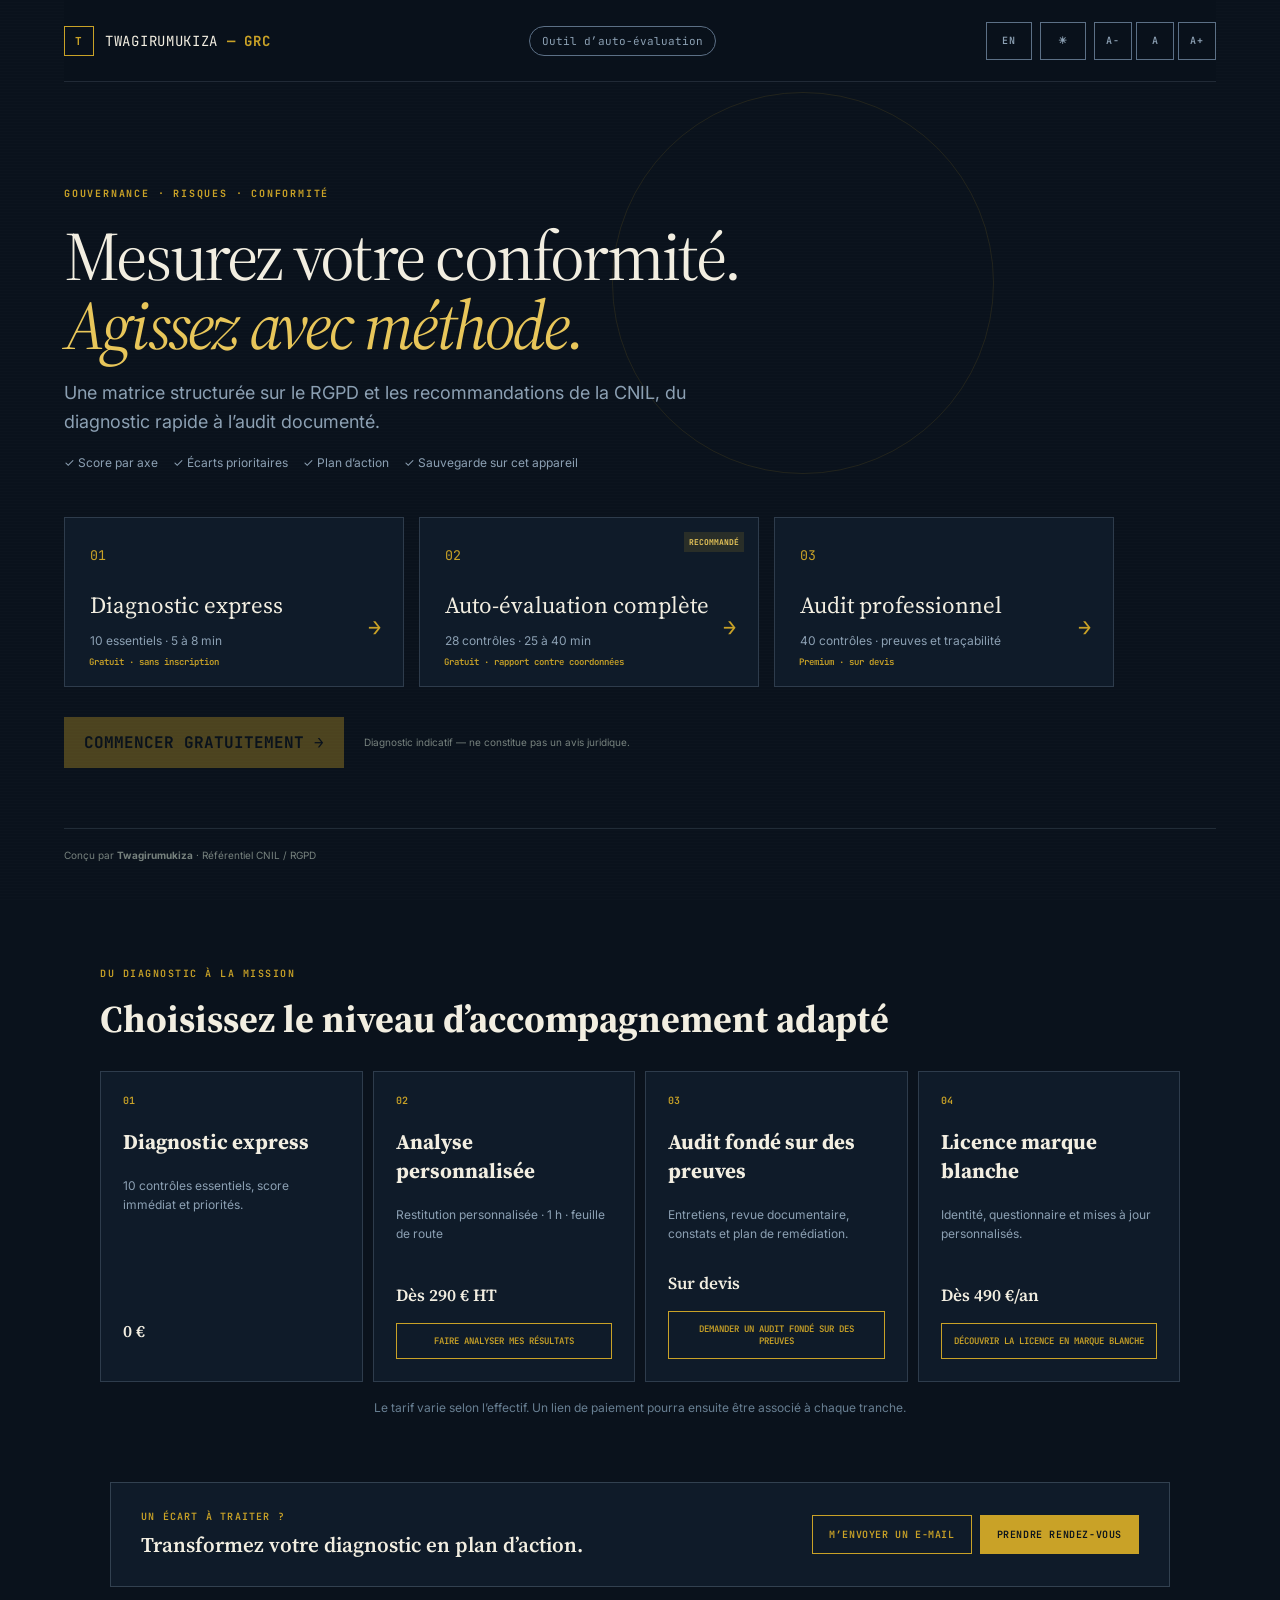
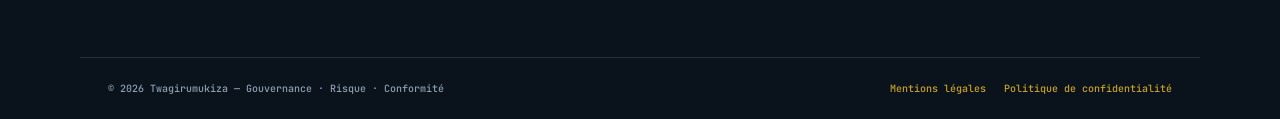
==== index.html @ 06cfd4f8 "Add integration.js for form saving functionality Added script for automatic form saving to Supabase." ====
<!doctype html>
<html lang="fr">
<head>
  <meta charset="utf-8">
  <meta name="viewport" content="width=device-width, initial-scale=1">
  <meta
    name="description"
    content="Diagnostic, auto-évaluation et accompagnement à la conformité RGPD"
  >

  <link rel="preconnect" href="https://fonts.googleapis.com">
  <link rel="preconnect" href="https://fonts.gstatic.com" crossorigin>

  <link
    href="https://fonts.googleapis.com/css2?family=Inter:wght@400;500;600&family=JetBrains+Mono:wght@400;500;600;700&family=Source+Serif+4:opsz,wght@8..60,400;8..60,600;8..60,700;8..60,900&display=swap"
    rel="stylesheet"
  >

  <title>Diagnostic et conformité RGPD — Twagirumukiza</title>

  <link rel="stylesheet" href="style.css">
  <link rel="stylesheet" href="commercial.css">
  <link rel="stylesheet" href="pricing.css">
</head>

<body>
  <div id="root"></div>

  <!-- Configuration publique Supabase -->
  <script src="config.js"></script>

  <!-- Connexion à l’Edge Function rgpd-api -->
  <script src="api.js"></script>
  
  <!-- enregistrer automatiquement les formulaires dans Supabase. -->
  <script src="integration.js"></script>
  
  <!-- Moteur principal de la matrice -->
  <script src="app.js"></script>
</body>
</html>
---- style.css ----
:root{--ink:#17211f;--green:#174f45;--paper:#f6f4ef;--line:#d9ddd7;--muted:#68746f;--red:#a33e36;--amber:#a36922}*{box-sizing:border-box}body{margin:0;background:var(--paper);color:var(--ink);font-family:Arial,sans-serif}button,input,textarea{font:inherit}button{cursor:pointer}.landing{min-height:100vh;padding:0 5vw;background:linear-gradient(120deg,#f7f5f0 64%,#e4efe9 64%)}.landing nav,.app header{height:82px;display:flex;align-items:center;justify-content:space-between;border-bottom:1px solid #cfd6d1}.logo{display:flex;align-items:center;gap:11px;font-size:14px}.logo>b{display:grid;place-items:center;width:34px;height:34px;background:var(--green);color:#fff;font:22px Georgia}.tag{font-size:11px;border:1px solid #b9c5bf;padding:7px 12px;border-radius:20px}.hero{padding:8vh 0 5vh;max-width:850px}.hero>b,.head>div>small,.report small{font-size:10px;letter-spacing:.18em;color:#287464}.hero h1{font:clamp(48px,6vw,84px)/1 Georgia;margin:20px 0;letter-spacing:-.04em}.hero h1 em{color:var(--green);font-weight:normal}.hero p{max-width:650px;font-size:18px;line-height:1.6;color:#53615d}.trust{font-size:12px;color:#44534f}.modeGrid{display:grid;grid-template-columns:repeat(3,1fr);gap:15px;max-width:1050px}.modeGrid>button{position:relative;text-align:left;border:1px solid #cad2cd;background:#ffffffb5;padding:25px;min-height:170px;transition:.2s}.modeGrid>button:hover,.modeGrid>.selected{transform:translateY(-4px);border-color:var(--green);box-shadow:0 14px 35px #183e3120}.modeGrid h2{font:23px Georgia;margin:25px 0 8px}.modeGrid p{font-size:12px;color:var(--muted)}.modeGrid i{position:absolute;right:22px;bottom:20px;font-size:22px}.modeGrid>b,.modeGrid button>b{position:absolute;right:14px;top:14px;font-size:8px;background:#dff1eb;padding:5px}.start{display:flex;align-items:center;gap:20px;margin:30px 0 60px}.start button{background:var(--green);color:#fff;border:0;padding:15px 20px}.start button:disabled{opacity:.35}.start small,footer{font-size:10px;color:#76817d}footer{border-top:1px solid #cfd6d1;padding:20px 0}.app{background:#f8f8f5;min-height:100vh}.app header{padding:0 28px;background:#fff;position:sticky;top:0;z-index:5}.app header button{background:#fff;border:1px solid var(--line);padding:8px 11px;margin-left:6px}.shell{display:grid;grid-template-columns:280px 1fr;max-width:1500px;margin:auto}aside{position:sticky;top:82px;height:calc(100vh - 82px);overflow:auto;padding:26px 20px;background:#eef1ec;border-right:1px solid var(--line)}.score{display:flex;gap:14px;align-items:center;border-bottom:1px solid var(--line);padding-bottom:20px}.score>div{--p:0deg;width:80px;height:80px;border-radius:50%;display:grid;place-items:center;background:conic-gradient(var(--green) var(--p),#d4dcd7 0);position:relative}.score>div:before{content:"";position:absolute;width:62px;height:62px;border-radius:50%;background:#eef1ec}.score>div span{z-index:1;font:25px Georgia}.score>div small{font:11px Arial}.score p{display:flex;flex-direction:column;gap:7px;font-size:11px}.good{color:#176b56!important}.warn{color:var(--amber)!important}.bad{color:var(--red)!important}.muted{color:#78827e!important}aside>label{display:flex;justify-content:space-between;font-size:10px;margin:18px 0 7px}progress{width:100%;height:6px;accent-color:var(--green)}.alert{background:#f5dfda;color:var(--red);padding:9px;font-size:10px}aside nav{margin-top:18px}aside nav button{width:100%;border:0;border-bottom:1px solid #d9ded9;background:transparent;padding:10px 7px;display:flex;justify-content:space-between;text-align:left;font-size:11px}aside nav button span{display:flex;flex-direction:column;gap:4px}aside nav small{font-size:8px;color:#89938f}aside nav .on{background:#fff;box-shadow:inset 3px 0 var(--green);color:var(--green)}.back{border:0;background:none;color:var(--green);font-size:10px;margin-top:18px}.content{padding:40px clamp(24px,4vw,60px);max-width:1200px}.head{display:flex;justify-content:space-between;align-items:end;margin-bottom:28px}.head h1{font:40px Georgia;margin:7px 0}.head p{font-size:13px;color:var(--muted)}.head input{width:250px;padding:11px;border:1px solid var(--line)}.summary{display:grid;grid-template-columns:repeat(5,1fr);gap:9px;margin-bottom:25px}.summary button{border:1px solid var(--line);background:#fff;text-align:left;padding:12px;display:grid;grid-template-columns:1fr auto;gap:8px}.summary span{display:flex;flex-direction:column;font-size:10px}.summary small{color:#89938f}.summary strong{font:18px Georgia}.summary i{grid-column:1/3;height:3px;background:#e7e9e7}.summary em{display:block;height:100%;background:var(--green)}.legend{text-align:right;font-size:9px;color:var(--muted);margin:10px}article{background:#fff;border:1px solid var(--line);padding:20px;margin-bottom:11px;break-inside:avoid}article.yes{border-left:4px solid #23745f}article.partial{border-left:4px solid #b47b2d}article.no{border-left:4px solid #ad463e}.q{display:grid;grid-template-columns:32px 1fr;gap:10px}.q>span{font:17px Georgia;color:#89958f}.q small{font-size:8px;text-transform:uppercase;letter-spacing:.08em;color:#68746f}.q a{color:var(--green)}.q small b{color:var(--red)}.q h3{font:17px/1.4 Georgia;margin:9px 0 15px}.answers{margin-left:42px;display:grid;grid-template-columns:repeat(4,1fr);gap:6px}.answers button{border:1px solid var(--line);background:#fafbf9;padding:8px;font-size:10px}.answers .good{background:#e1f2ec}.answers .warn{background:#fbefdc}.answers .bad{background:#f8e6e2}.answers .muted{background:#ecefed}details{margin:14px 0 0 42px;border-top:1px solid #edf0ed;padding-top:10px}summary{font-size:9px;color:var(--green);cursor:pointer}details>div{display:grid;grid-template-columns:2fr 1fr;gap:16px;margin-top:12px}details label{font-size:8px;font-weight:bold;text-transform:uppercase}details p{font-size:11px;line-height:1.5;color:#56635f}details textarea{width:100%;min-height:68px;border:1px solid var(--line);padding:8px;margin-top:6px}details section:last-child{background:#f0f4ef;padding:12px}details section:last-child small{font-size:8px;color:var(--red)}.report{background:var(--green);color:#fff;padding:28px;margin-top:32px;display:flex;justify-content:space-between;align-items:center}.report h2{font:24px Georgia;margin:8px 0}.report p{font-size:11px;color:#cde1db}.report button{border:0;background:#fff;color:var(--green);padding:12px}.legal{font-size:9px;color:#7c8884}.legal a{color:var(--green)}
@media(max-width:900px){.modeGrid{grid-template-columns:1fr}.shell{grid-template-columns:1fr}aside{position:static;height:auto}.head{align-items:stretch;flex-direction:column;gap:15px}.head input{width:100%}.summary{grid-template-columns:repeat(2,1fr)}}@media(max-width:560px){.landing{padding:0 18px;background:var(--paper)}.tag,.app header button:not(:last-child){display:none}.hero h1{font-size:44px}.start{align-items:flex-start;flex-direction:column}.content{padding:25px 13px}.head h1{font-size:31px}.summary{grid-template-columns:1fr}.answers{margin-left:0;grid-template-columns:repeat(2,1fr)}details{margin-left:0}details>div{grid-template-columns:1fr}.report{align-items:flex-start;flex-direction:column;gap:12px}}@media print{.app header,aside,.answers,.head input,.legend,.report button{display:none!important}.shell{display:block}.content{padding:8px;max-width:none}.summary{grid-template-columns:repeat(5,1fr)}article details:not([open]){display:none}}

/* V2 — Charte Twagirumukiza */
:root{--ink:#f2eee1;--green:#c9a227;--paper:#0a121c;--line:rgba(140,160,179,.22);--muted:#8ca0b3;--red:#a6392b;--amber:#e8c65a}body{background:#0a121c;color:#8ca0b3;font-family:'Inter',sans-serif}body:before{content:"";position:fixed;inset:0;pointer-events:none;background-image:repeating-linear-gradient(0deg,rgba(255,255,255,.012) 0,rgba(255,255,255,.012) 1px,transparent 1px,transparent 3px)}h1,h2,h3,.hero h1,.modeGrid h2,.head h1,.q h3,.report h2{font-family:'Source Serif 4',serif;color:#f2eee1}.landing{background:#0a121c}.landing nav,.app header{border-color:rgba(140,160,179,.18);background:rgba(10,18,28,.88);backdrop-filter:blur(9px)}.logo{font-family:'JetBrains Mono',monospace;color:#f2eee1;letter-spacing:.05em}.logo>b{width:30px;height:30px;background:transparent;border:1px solid #c9a227;color:#c9a227;font:700 11px 'JetBrains Mono',monospace}.logo strong{color:#c9a227}.tag{border-color:#5c7086;color:#8ca0b3;font-family:'JetBrains Mono',monospace}.hero{position:relative;padding-top:11vh}.hero:after{content:"";position:absolute;right:-80px;top:10px;width:380px;height:380px;border:1px solid rgba(201,162,39,.12);border-radius:50%;z-index:0}.hero>*{position:relative;z-index:1}.hero>b,.head>div>small,.report small{font-family:'JetBrains Mono',monospace;color:#c9a227}.hero h1{font-size:clamp(42px,5.4vw,72px)}.hero h1 em{color:#e8c65a}.hero p,.trust{color:#8ca0b3}.modeGrid>button{background:#0f1b29;border-color:rgba(140,160,179,.25);color:#8ca0b3}.modeGrid>button:hover,.modeGrid>.selected{border-color:#c9a227;box-shadow:0 14px 35px rgba(0,0,0,.35)}.modeGrid h2{color:#f2eee1}.modeGrid i,.modeGrid small{color:#c9a227;font-family:'JetBrains Mono',monospace}.modeGrid button>b{background:rgba(201,162,39,.14);color:#e8c65a;font-family:'JetBrains Mono',monospace}.start button,.report button{background:#c9a227;color:#0a121c;font-family:'JetBrains Mono',monospace;font-weight:700;text-transform:uppercase}.app{background:#0a121c}.app header button{background:transparent;border-color:#5c7086;color:#8ca0b3;font-family:'JetBrains Mono',monospace}.shell aside{background:#0f1b29;border-color:rgba(140,160,179,.2)}.score>div{background:conic-gradient(#c9a227 var(--p),#223a56 0)}.score>div:before{background:#0f1b29}.score>div span{color:#f2eee1}.good{color:#79b89e!important}.warn{color:#e8c65a!important}.bad{color:#d17265!important}progress{accent-color:#c9a227}aside nav button{color:#8ca0b3;border-color:rgba(140,160,179,.16)}aside nav .on{background:#172940;color:#e8c65a;box-shadow:inset 3px 0 #c9a227}.back,.q a,.legal a,summary{color:#c9a227}.content{background:#0a121c}.head input,details textarea{background:#0f1b29;border-color:#5c7086;color:#f2eee1}.summary button,article{background:#0f1b29;border-color:rgba(140,160,179,.25);color:#8ca0b3}.summary strong{color:#f2eee1}.summary em{background:#c9a227}.q h3{color:#f2eee1}.answers button{background:#172940;border-color:#5c7086;color:#8ca0b3}.answers .good{background:rgba(35,116,95,.18)}.answers .warn{background:rgba(201,162,39,.14)}.answers .bad{background:rgba(166,57,43,.16)}details section:last-child{background:#ece6d6;color:#1b2430}details section:last-child p{color:#3a3226}.report{background:#172940;border:1px solid rgba(140,160,179,.28)}footer{border-color:rgba(140,160,179,.18)}
.support-bar{max-width:1060px;margin:34px auto 70px;padding:27px 30px;border:1px solid rgba(140,160,179,.28);background:#0f1b29;display:flex;align-items:center;justify-content:space-between;gap:25px;position:relative;z-index:3}.support-bar>div:first-child{display:flex;flex-direction:column;gap:7px}.support-bar small,.gold-label,.calendar-title{font:600 10px 'JetBrains Mono',monospace;letter-spacing:.12em;color:#c9a227}.support-bar b{font:600 21px 'Source Serif 4',serif;color:#f2eee1}.support-bar button,.booking-submit{padding:12px 16px;border:1px solid #c9a227;font:600 10px 'JetBrains Mono',monospace;letter-spacing:.06em;text-transform:uppercase}.support-mail{background:transparent;color:#c9a227;margin-right:8px}.support-rdv,.booking-submit{background:#c9a227;color:#0a121c}.booking-modal{position:fixed;inset:0;background:rgba(3,8,13,.82);z-index:100;display:none;place-items:center;padding:18px}.booking-modal.open{display:grid}.booking-dialog{position:relative;width:min(720px,100%);max-height:92vh;overflow:auto;background:#0f1b29;border:1px solid rgba(201,162,39,.55);padding:38px;box-shadow:0 30px 90px rgba(0,0,0,.6)}.booking-dialog h2{font-size:34px;margin:10px 0}.booking-dialog>p{color:#8ca0b3;font-size:13px;line-height:1.65}.booking-close{position:absolute;right:14px;top:12px;background:transparent;border:0;color:#8ca0b3;font-size:26px}.calendar-title{margin:24px 0 10px}.calendar-grid{display:grid;grid-template-columns:repeat(4,1fr);gap:7px}.calendar-grid button,.time-grid button{background:#172940;border:1px solid #5c7086;color:#8ca0b3;padding:10px;display:flex;flex-direction:column;gap:3px}.calendar-grid button.selected,.time-grid button.selected{border-color:#c9a227;color:#e8c65a;background:rgba(201,162,39,.1)}.calendar-grid button strong{font-size:11px;text-transform:uppercase}.calendar-grid button span{font-size:11px}.time-grid{display:grid;grid-template-columns:repeat(6,1fr);gap:7px}.booking-fields{display:grid;grid-template-columns:1fr 1fr;gap:8px;margin-top:18px}.booking-fields input{background:#0a121c;border:1px solid #5c7086;color:#f2eee1;padding:12px}.booking-status{min-height:18px;font-size:11px;color:#e8c65a}.booking-submit{width:100%}.direct-mail{text-align:center;margin-top:16px;font-size:11px}.direct-mail a{color:#c9a227}@media(max-width:760px){.support-bar{margin:25px 14px 50px;align-items:flex-start;flex-direction:column}.support-bar>div:last-child{display:flex;flex-direction:column;width:100%;gap:7px}.support-mail{margin:0}.calendar-grid{grid-template-columns:repeat(2,1fr)}.time-grid{grid-template-columns:repeat(3,1fr)}.booking-fields{grid-template-columns:1fr}.booking-dialog{padding:28px 20px}}@media print{.support-bar,.booking-modal{display:none!important}}

/* V3 — langue, thème et accessibilité typographique */
:root{--font-scale:1}body{font-size:calc(16px * var(--font-scale))}.hero p{font-size:calc(18px * var(--font-scale))}.q h3{font-size:calc(17px * var(--font-scale))}.q small,.answers button,aside nav button,details p,.legal{font-size:calc(1em * var(--font-scale))}.utility-tools{display:flex;align-items:center;gap:8px;margin-left:auto}.utility-tools>button,.font-tools button{height:38px;min-width:46px;padding:0 10px;border:1px solid #5c7086!important;background:transparent!important;color:#8ca0b3!important;font:600 10px 'JetBrains Mono',monospace!important;letter-spacing:.06em}.utility-tools button:hover{border-color:#c9a227!important;color:#c9a227!important}.font-tools{display:flex;gap:4px}.font-tools button{min-width:38px}.landing nav>.tag{margin-left:auto;margin-right:12px}.app header>div:not(.logo):not(.utility-tools){display:flex}.app header .utility-tools{margin-left:12px}
body.light{--ink:#17202b;--paper:#f4f0e6;--line:#d8ceb9;--muted:#516273;background:#f4f0e6;color:#516273}body.light:before{background-image:repeating-linear-gradient(0deg,rgba(20,30,40,.018) 0,rgba(20,30,40,.018) 1px,transparent 1px,transparent 3px)}body.light .landing,body.light .app,body.light .content{background:#f4f0e6}body.light .landing nav,body.light .app header{background:rgba(244,240,230,.92);border-color:#d8ceb9}body.light h1,body.light h2,body.light h3,body.light .hero h1,body.light .head h1,body.light .q h3,body.light .logo{color:#17202b}body.light .hero p,body.light .trust,body.light .head p,body.light .legal{color:#516273}body.light .modeGrid>button,body.light article,body.light .summary button,body.light .support-bar,body.light .booking-dialog{background:#fff;border-color:#d8ceb9;color:#516273}body.light aside{background:#e8e1d1}body.light aside nav .on{background:#fff}body.light .score>div:before{background:#e8e1d1}body.light .score>div span,body.light .summary strong,body.light .support-bar b,body.light .booking-dialog h2{color:#17202b}body.light .answers button,body.light .calendar-grid button,body.light .time-grid button{background:#f4f0e6;color:#516273;border-color:#b7ad9a}body.light .head input,body.light details textarea,body.light .booking-fields input{background:#fff;color:#17202b;border-color:#b7ad9a}body.light .report{background:#172940}body.light .report h2{color:#f2eee1}body.light .booking-modal{background:rgba(23,32,43,.72)}
@media(max-width:760px){.utility-tools{gap:4px}.font-tools button{min-width:34px;padding:0 5px}.landing nav>.tag{display:none}.app header{height:auto;min-height:72px;flex-wrap:wrap;padding:10px 14px}.app header>div:not(.logo):not(.utility-tools){order:3;width:100%;margin-top:7px}.app header .utility-tools{margin-left:auto}.utility-tools>button{min-width:40px}}

/* V4 — pages légales */.legal-footer{max-width:1120px;margin:34px auto 0;padding:24px 28px;border-top:1px solid rgba(140,160,179,.22);display:flex;justify-content:space-between;gap:20px;color:#8ca0b3;font:500 10px 'JetBrains Mono',monospace}.legal-footer nav{display:flex;gap:18px}.legal-footer a{color:#c9a227;text-decoration:none}.legal-page{min-height:100vh;background:#0a121c}.legal-nav{height:78px;padding:0 max(28px,calc((100vw - 1120px)/2));display:flex;align-items:center;border-bottom:1px solid rgba(140,160,179,.2);background:rgba(10,18,28,.9);position:sticky;top:0;z-index:5}.legal-tools{display:flex;gap:6px;margin-left:auto}.legal-tools button{height:38px;min-width:40px;border:1px solid #5c7086;background:transparent;color:#8ca0b3;font:600 10px 'JetBrains Mono',monospace}.legal-wrap{max-width:850px;margin:0 auto;padding:70px 28px}.legal-wrap .back-link{color:#8ca0b3;text-decoration:none;font:500 10px 'JetBrains Mono',monospace}.legal-kicker{margin:70px 0 12px;color:#c9a227;font:600 10px 'JetBrains Mono',monospace;letter-spacing:.17em}.legal-wrap h1{font:700 clamp(40px,6vw,66px)/1.05 'Source Serif 4',serif;margin:0 0 12px}.updated{color:#5c7086;font:500 10px 'JetBrains Mono',monospace}.legal-wrap section{padding:30px 0;border-bottom:1px solid rgba(140,160,179,.18)}.legal-wrap h2{font:600 24px 'Source Serif 4',serif;margin:0 0 12px}.legal-wrap p{font-size:15px;line-height:1.75;color:#aebdca}.legal-wrap a{color:#c9a227}.legal-wrap mark{background:rgba(166,57,43,.18);color:#e19083;padding:2px 5px}.legal-alert{margin:34px 0 8px;padding:18px 20px;border-left:3px solid #a6392b;background:rgba(166,57,43,.1)}.legal-alert strong{color:#f2eee1}.legal-alert p{margin:7px 0 0;font-size:13px}.legal-page.light,.legal-page.light .legal-nav{background:#f4f0e6}.legal-page.light .legal-nav{border-color:#d8ceb9}.legal-page.light .legal-wrap h1,.legal-page.light .legal-wrap h2,.legal-page.light .logo,.legal-page.light .legal-alert strong{color:#17202b}.legal-page.light .legal-wrap p{color:#455565}.legal-page.light .legal-alert{background:#fff}.legal-page.light .legal-footer{border-color:#d8ceb9;color:#516273}@media(max-width:700px){.legal-footer{flex-direction:column}.legal-footer nav{flex-wrap:wrap}.legal-nav{padding:0 15px}.legal-tools{gap:3px}.legal-tools button{min-width:34px;padding:0 6px}.legal-wrap{padding:45px 20px}.legal-kicker{margin-top:45px}}@media print{.legal-nav,.legal-footer,.legal-alert{display:none}.legal-wrap{padding:0}.legal-wrap p{color:#222}.legal-wrap h1,.legal-wrap h2{color:#111}}

/* V5.2 — rapport RGPD détaillé */
.print-report{display:none}
@media print{
 @page{size:A4;margin:12mm 13mm 14mm}
 body.printing-report{background:#fff!important;color:#17202b!important;font-family:Arial,sans-serif!important;font-size:10pt!important}
 body.printing-report:before,body.printing-report>*:not(.print-report){display:none!important}
 body.printing-report .print-report{display:block!important;background:#fff!important;color:#17202b!important}
 .print-report *{box-sizing:border-box;color:#17202b}
 .print-cover{min-height:245mm;padding:12mm 8mm 8mm;position:relative;border-top:4px solid #c9a227}
 .print-brand{display:flex;align-items:center;gap:10px;font:700 9pt 'JetBrains Mono',monospace;letter-spacing:.08em}.print-brand>b{display:grid;place-items:center;width:31px;height:31px;border:1px solid #a88416;color:#8b6e0e}.print-cover>p:first-of-type{margin:42mm 0 5mm;color:#8b6e0e;font:700 8pt 'JetBrains Mono',monospace;letter-spacing:.18em}.print-cover h1{margin:0;max-width:145mm;font:700 34pt/1.05 Georgia,serif;color:#17202b}.print-cover h2{margin:5mm 0 14mm;font:400 15pt Georgia,serif;color:#516273}.print-meta{display:grid;grid-template-columns:repeat(3,1fr);border-top:1px solid #d8ceb9;border-bottom:1px solid #d8ceb9}.print-meta span{padding:5mm 4mm;border-right:1px solid #d8ceb9;font-size:9pt}.print-meta span:last-child{border:0}.print-meta b{display:block;margin-bottom:2mm;color:#8b6e0e;font:700 7pt 'JetBrains Mono',monospace;text-transform:uppercase}.print-score{display:flex;align-items:center;gap:8mm;margin-top:14mm;padding:8mm;background:#172940}.print-score strong{font:700 34pt Georgia,serif;color:#f6f1df}.print-score span{color:#d9e0e6;line-height:1.6}.print-disclaimer{position:absolute;left:8mm;right:8mm;bottom:7mm;padding-top:4mm;border-top:1px solid #d8ceb9;color:#68746f;font-size:8pt;line-height:1.5}.print-part{padding:0 2mm}.page-start{break-before:page}.print-part-title{margin:0 0 7mm;padding:5mm 0;border-bottom:2px solid #c9a227}.print-part-title small{color:#8b6e0e;font:700 8pt 'JetBrains Mono',monospace}.print-part-title h2{margin:2mm 0;font:700 22pt Georgia,serif;color:#17202b}.print-part-title p{max-width:165mm;margin:0;color:#516273;font-size:9pt;line-height:1.55}.print-question{break-inside:avoid;margin:0 0 3mm;padding:4mm;border:1px solid #d8ceb9;border-left:3px solid #7a8781;background:#fff}.print-question.status-yes{border-left-color:#23745f}.print-question.status-partial{border-left-color:#b47b2d}.print-question.status-no{border-left-color:#ad463e}.print-question.status-na{border-left-color:#7a8781}.print-question-head{display:grid;grid-template-columns:9mm 1fr;gap:2mm}.print-question-head>span{font:700 12pt Georgia,serif;color:#8b6e0e}.print-question small,.print-action small{color:#68746f;font:700 6.8pt 'JetBrains Mono',monospace;text-transform:uppercase}.print-question h3{margin:1.5mm 0 2.5mm;font:700 11pt/1.35 Georgia,serif;color:#17202b}.print-answer,.print-note{margin:2mm 0 0 11mm;padding:2.5mm 3mm;background:#f3f0e8;font-size:8.6pt;line-height:1.45}.print-note{background:#f7f7f4}.print-answer b,.print-note b{color:#8b6e0e}.print-action{break-inside:avoid;margin:0 0 6mm;border:1px solid #c9cfc9;background:#fff}.print-action>header{display:grid;grid-template-columns:9mm 1fr auto;gap:3mm;align-items:start;padding:4mm;background:#172940}.print-action>header>span{font:700 13pt Georgia,serif;color:#e8c65a}.print-action>header small{color:#bdc8d2}.print-action>header h3{margin:1.5mm 0 0;font:700 11.5pt/1.35 Georgia,serif;color:#fff}.print-action>header strong{padding:1.8mm 2.5mm;border:1px solid #e8c65a;color:#e8c65a;font:700 6.5pt 'JetBrains Mono',monospace;text-transform:uppercase}.print-action dl{margin:0;padding:1mm 4mm 3mm}.print-action dl>div{display:grid;grid-template-columns:42mm 1fr;gap:4mm;padding:3mm 0;border-bottom:1px solid #e3e5e1}.print-action dl>div:last-child{border-bottom:0}.print-action dt{color:#8b6e0e;font:700 7pt 'JetBrains Mono',monospace;text-transform:uppercase}.print-action dd{margin:0;font-size:8.7pt;line-height:1.5}.print-empty{padding:8mm;border:1px solid #d8ceb9}.print-footer{margin-top:8mm;padding-top:3mm;border-top:1px solid #d8ceb9;color:#68746f;font-size:7pt;text-align:right}
}
---- commercial.css ----
/* V5 — conversion et offres */
.modeGrid mark{position:absolute;left:24px;bottom:18px;background:transparent;color:#c9a227;font:600 9px 'JetBrains Mono',monospace}.modeGrid i{bottom:44px}.commercial-offers{max-width:1120px;margin:80px auto 65px;padding:0 20px}.commercial-offers>small,.commercial-dialog>small,.result-offers>small{color:#c9a227;font:600 10px 'JetBrains Mono',monospace;letter-spacing:.15em}.commercial-offers>h2{font-size:38px;margin:12px 0 26px}.commercial-offers>div{display:grid;grid-template-columns:repeat(4,1fr);gap:10px}.commercial-offers article{margin:0;padding:22px;display:flex;flex-direction:column;min-height:270px}.commercial-offers article>b{color:#c9a227;font:600 10px 'JetBrains Mono',monospace}.commercial-offers h3{font-size:21px;margin:20px 0 8px}.commercial-offers p{font-size:12px;line-height:1.6;flex:1}.commercial-offers strong{color:#f2eee1;margin:16px 0;font:600 17px 'Source Serif 4',serif}.commercial-offers button,.result-offers button,.commercial-submit{border:1px solid #c9a227;background:transparent;color:#c9a227;padding:11px;font:600 9px 'JetBrains Mono',monospace;text-transform:uppercase}.commercial-offers button:hover,.result-offers button:first-child,.commercial-submit{background:#c9a227;color:#0a121c}.payment-note{text-align:center;color:#687f92;font-size:10px;margin-top:16px}.commercial-modal{position:fixed;inset:0;background:rgba(3,8,13,.86);z-index:120;display:grid;place-items:center;padding:18px}.commercial-dialog{width:min(760px,100%);max-height:94vh;overflow:auto;position:relative;background:#0f1b29;border:1px solid rgba(201,162,39,.55);padding:36px}.commercial-close{position:absolute;right:12px;top:10px;border:0;background:none;color:#8ca0b3;font-size:28px}.commercial-dialog h2{font-size:36px;margin:10px 0}.commercial-dialog>p{font-size:12px;line-height:1.65}.lead-grid{display:grid;grid-template-columns:1fr 1fr;gap:12px;margin:22px 0}.lead-grid label,.check{font-size:10px;color:#aebdca}.lead-grid input,.lead-grid select,.lead-grid textarea{display:block;width:100%;margin-top:6px;padding:11px;background:#0a121c;color:#f2eee1;border:1px solid #5c7086}.lead-grid textarea{min-height:80px}.lead-grid .wide{grid-column:1/-1}.check{display:block;margin:11px 0;line-height:1.5}.check a{color:#c9a227}.commercial-submit{width:100%;margin-top:14px}.form-note{color:#e8c65a!important}.result-offers{margin:14px 0 30px;padding:28px;border:1px solid rgba(201,162,39,.45);background:rgba(201,162,39,.06)}.result-offers h2{font-size:28px;margin:9px 0}.result-offers p{font-size:12px}.result-offers>div{display:flex;gap:8px;margin-top:18px}body.light .commercial-offers article,body.light .commercial-dialog,body.light .result-offers{background:#fff;color:#516273}body.light .commercial-offers strong,body.light .commercial-dialog h2,body.light .result-offers h2{color:#17202b}body.light .lead-grid input,body.light .lead-grid select,body.light .lead-grid textarea{background:#f4f0e6;color:#17202b;border-color:#b7ad9a}@media(max-width:900px){.commercial-offers>div{grid-template-columns:1fr 1fr}}@media(max-width:600px){.commercial-offers>div,.lead-grid{grid-template-columns:1fr}.lead-grid .wide{grid-column:auto}.commercial-dialog{padding:28px 18px}.result-offers>div{flex-direction:column}.commercial-offers{margin-top:55px}}@media print{.commercial-offers,.commercial-modal,.result-offers{display:none!important}}
---- pricing.css ----
.pricing-dialog{width:min(680px,100%)}.size-picker{display:block;margin:24px 0 10px;color:#aebdca;font-size:11px}.size-picker select{display:block;width:100%;margin-top:7px;padding:13px;background:#0a121c;color:#f2eee1;border:1px solid #5c7086}.calculated-price{display:flex;align-items:center;justify-content:space-between;padding:18px 20px;margin-bottom:12px;border:1px solid rgba(201,162,39,.42);background:rgba(201,162,39,.07)}.calculated-price span{font:600 10px 'JetBrains Mono',monospace;color:#8ca0b3;text-transform:uppercase}.calculated-price strong{font:700 28px 'Source Serif 4',serif;color:#e8c65a}.scope-note{font-size:9px!important;color:#71869a!important;line-height:1.55!important}body.light .size-picker select{background:#f4f0e6;color:#17202b;border-color:#b7ad9a}body.light .calculated-price{background:#fff9e8}body.light .calculated-price strong{color:#8a6c0c}@media(max-width:520px){.calculated-price{align-items:flex-start;flex-direction:column;gap:7px}.calculated-price strong{font-size:24px}}
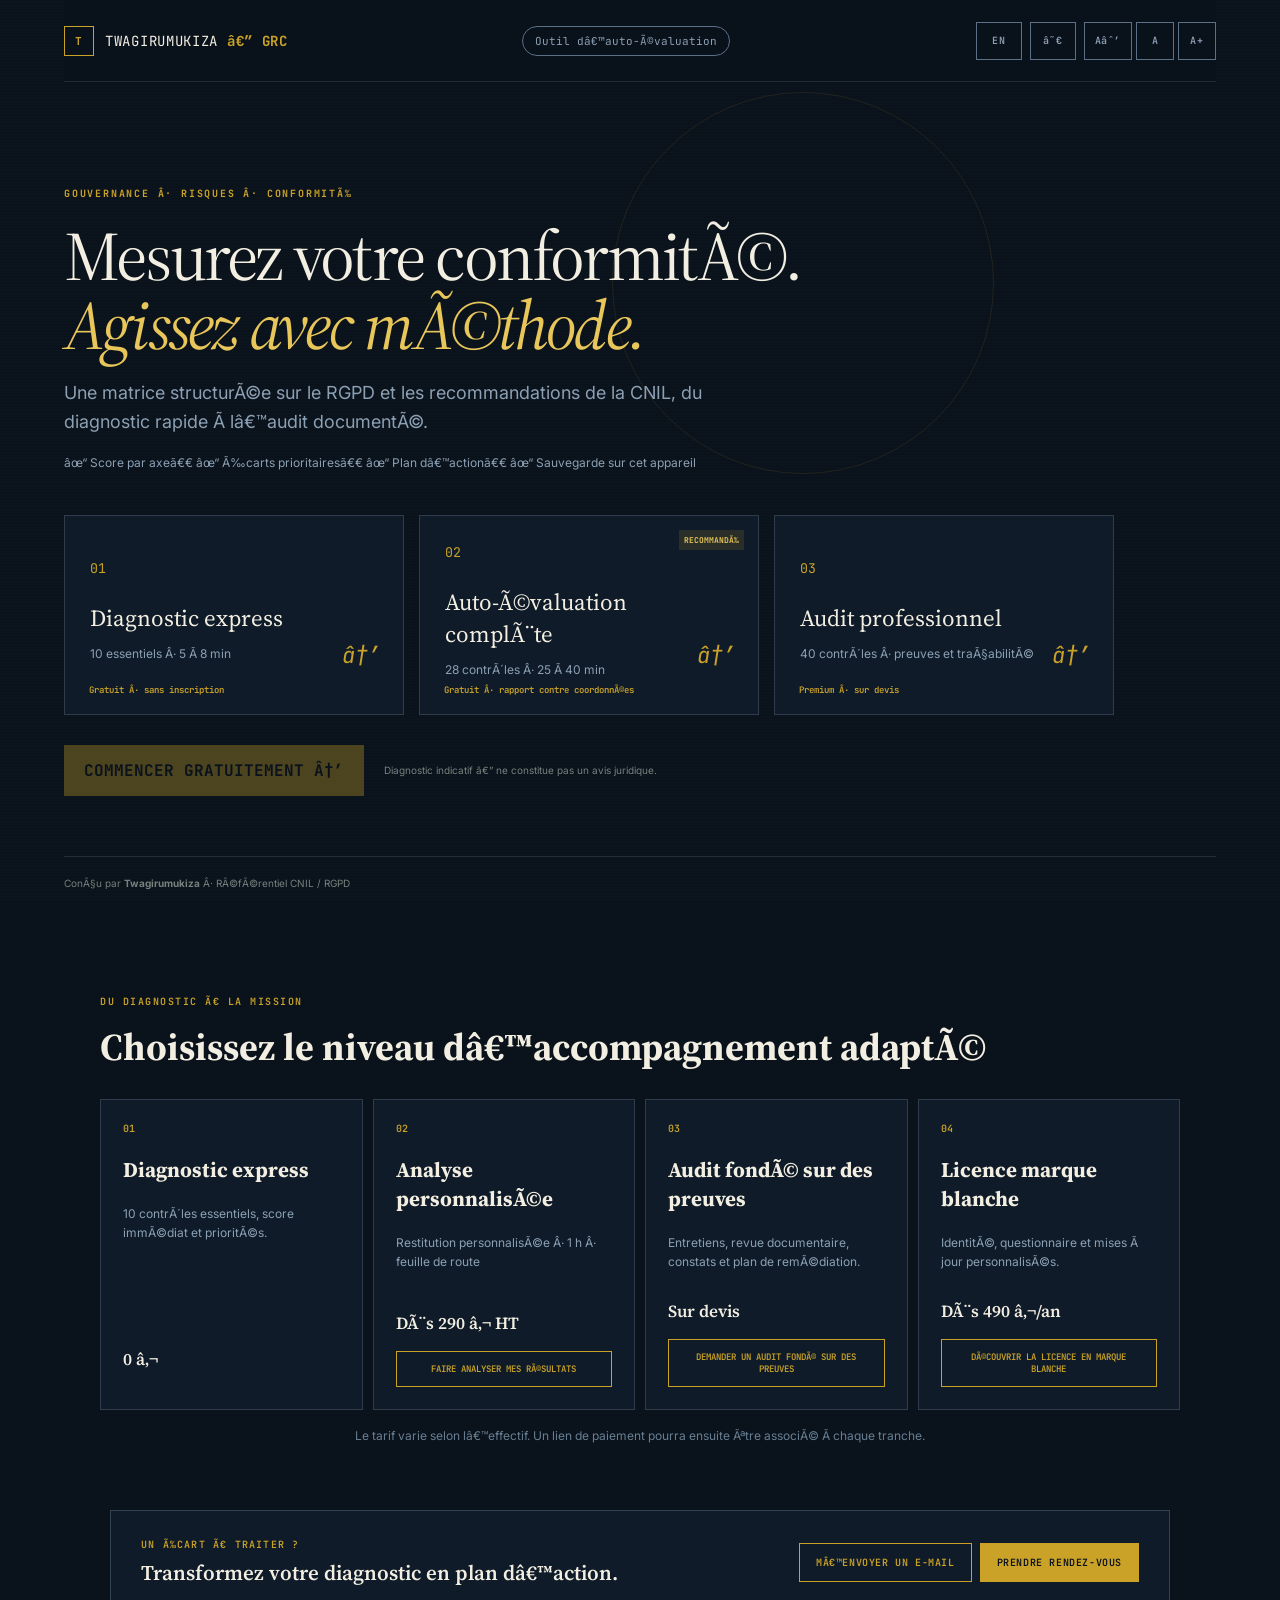
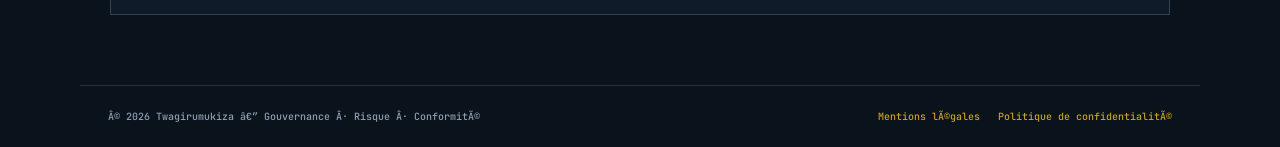
==== commit 567b14ee: "Add files via upload" ====
--- a/index.html
+++ b/index.html
@@ -35,6 +35,46 @@
   <!-- enregistrer automatiquement les formulaires dans Supabase. -->
   <script src="integration.js"></script>
   
+  <!-- Cal.com — réservation directe via clic sur un élément -->
+  <script type="text/javascript">
+    (function (C, A, L) {
+      let p = function (a, ar) { a.q.push(ar); };
+      let d = C.document;
+      C.Cal = C.Cal || function () {
+        let cal = C.Cal;
+        let ar = arguments;
+        if (!cal.loaded) {
+          cal.ns = {};
+          cal.q = cal.q || [];
+          d.head.appendChild(d.createElement("script")).src = A;
+          cal.loaded = true;
+        }
+        if (ar[0] === L) {
+          const api = function () { p(api, arguments); };
+          const namespace = ar[1];
+          api.q = api.q || [];
+          if (typeof namespace === "string") {
+            cal.ns[namespace] = cal.ns[namespace] || api;
+            p(cal.ns[namespace], ar);
+            p(cal, ["initNamespace", namespace]);
+          } else {
+            p(cal, ar);
+          }
+          return;
+        }
+        p(cal, ar);
+      };
+    })(window, "https://app.cal.com/embed/embed.js", "init");
+
+    Cal("init", "30min", { origin: "https://app.cal.com" });
+    Cal.config = Cal.config || {};
+    Cal.config.forwardQueryParams = true;
+    Cal.ns["30min"]("ui", {
+      hideEventTypeDetails: false,
+      layout: "month_view"
+    });
+  </script>
+
   <!-- Moteur principal de la matrice -->
   <script src="app.js"></script>
 </body>
--- a/style.css
+++ b/style.css
@@ -21,5 +21,5 @@
  body.printing-report .print-report{display:block!important;background:#fff!important;color:#17202b!important}
  .print-report *{box-sizing:border-box;color:#17202b}
  .print-cover{min-height:245mm;padding:12mm 8mm 8mm;position:relative;border-top:4px solid #c9a227}
- .print-brand{display:flex;align-items:center;gap:10px;font:700 9pt 'JetBrains Mono',monospace;letter-spacing:.08em}.print-brand>b{display:grid;place-items:center;width:31px;height:31px;border:1px solid #a88416;color:#8b6e0e}.print-cover>p:first-of-type{margin:42mm 0 5mm;color:#8b6e0e;font:700 8pt 'JetBrains Mono',monospace;letter-spacing:.18em}.print-cover h1{margin:0;max-width:145mm;font:700 34pt/1.05 Georgia,serif;color:#17202b}.print-cover h2{margin:5mm 0 14mm;font:400 15pt Georgia,serif;color:#516273}.print-meta{display:grid;grid-template-columns:repeat(3,1fr);border-top:1px solid #d8ceb9;border-bottom:1px solid #d8ceb9}.print-meta span{padding:5mm 4mm;border-right:1px solid #d8ceb9;font-size:9pt}.print-meta span:last-child{border:0}.print-meta b{display:block;margin-bottom:2mm;color:#8b6e0e;font:700 7pt 'JetBrains Mono',monospace;text-transform:uppercase}.print-score{display:flex;align-items:center;gap:8mm;margin-top:14mm;padding:8mm;background:#172940}.print-score strong{font:700 34pt Georgia,serif;color:#f6f1df}.print-score span{color:#d9e0e6;line-height:1.6}.print-disclaimer{position:absolute;left:8mm;right:8mm;bottom:7mm;padding-top:4mm;border-top:1px solid #d8ceb9;color:#68746f;font-size:8pt;line-height:1.5}.print-part{padding:0 2mm}.page-start{break-before:page}.print-part-title{margin:0 0 7mm;padding:5mm 0;border-bottom:2px solid #c9a227}.print-part-title small{color:#8b6e0e;font:700 8pt 'JetBrains Mono',monospace}.print-part-title h2{margin:2mm 0;font:700 22pt Georgia,serif;color:#17202b}.print-part-title p{max-width:165mm;margin:0;color:#516273;font-size:9pt;line-height:1.55}.print-question{break-inside:avoid;margin:0 0 3mm;padding:4mm;border:1px solid #d8ceb9;border-left:3px solid #7a8781;background:#fff}.print-question.status-yes{border-left-color:#23745f}.print-question.status-partial{border-left-color:#b47b2d}.print-question.status-no{border-left-color:#ad463e}.print-question.status-na{border-left-color:#7a8781}.print-question-head{display:grid;grid-template-columns:9mm 1fr;gap:2mm}.print-question-head>span{font:700 12pt Georgia,serif;color:#8b6e0e}.print-question small,.print-action small{color:#68746f;font:700 6.8pt 'JetBrains Mono',monospace;text-transform:uppercase}.print-question h3{margin:1.5mm 0 2.5mm;font:700 11pt/1.35 Georgia,serif;color:#17202b}.print-answer,.print-note{margin:2mm 0 0 11mm;padding:2.5mm 3mm;background:#f3f0e8;font-size:8.6pt;line-height:1.45}.print-note{background:#f7f7f4}.print-answer b,.print-note b{color:#8b6e0e}.print-action{break-inside:avoid;margin:0 0 6mm;border:1px solid #c9cfc9;background:#fff}.print-action>header{display:grid;grid-template-columns:9mm 1fr auto;gap:3mm;align-items:start;padding:4mm;background:#172940}.print-action>header>span{font:700 13pt Georgia,serif;color:#e8c65a}.print-action>header small{color:#bdc8d2}.print-action>header h3{margin:1.5mm 0 0;font:700 11.5pt/1.35 Georgia,serif;color:#fff}.print-action>header strong{padding:1.8mm 2.5mm;border:1px solid #e8c65a;color:#e8c65a;font:700 6.5pt 'JetBrains Mono',monospace;text-transform:uppercase}.print-action dl{margin:0;padding:1mm 4mm 3mm}.print-action dl>div{display:grid;grid-template-columns:42mm 1fr;gap:4mm;padding:3mm 0;border-bottom:1px solid #e3e5e1}.print-action dl>div:last-child{border-bottom:0}.print-action dt{color:#8b6e0e;font:700 7pt 'JetBrains Mono',monospace;text-transform:uppercase}.print-action dd{margin:0;font-size:8.7pt;line-height:1.5}.print-empty{padding:8mm;border:1px solid #d8ceb9}.print-footer{margin-top:8mm;padding-top:3mm;border-top:1px solid #d8ceb9;color:#68746f;font-size:7pt;text-align:right}
+ .print-brand{display:flex;align-items:center;gap:10px;font:700 9pt 'JetBrains Mono',monospace;letter-spacing:.08em}.print-brand>b{display:grid;place-items:center;width:31px;height:31px;border:1px solid #a88416;color:#8b6e0e}.print-cover>p:first-of-type{margin:35mm 0 5mm;color:#8b6e0e;font:700 8pt 'JetBrains Mono',monospace;letter-spacing:.18em}.print-cover h1{margin:0;max-width:145mm;font:700 34pt/1.05 Georgia,serif;color:#17202b}.print-cover h2{margin:5mm 0 9mm;font:400 15pt Georgia,serif;color:#516273}.print-client{display:flex;flex-direction:column;gap:1.2mm;margin:0 0 7mm;padding:4mm 5mm;border-left:3px solid #c9a227;background:#f3f0e8}.print-client small{color:#8b6e0e;font:700 7pt 'JetBrains Mono',monospace;text-transform:uppercase}.print-client strong{font:700 13pt Georgia,serif}.print-client span{color:#516273;font-size:8.5pt}.print-meta{display:grid;grid-template-columns:repeat(3,1fr);border-top:1px solid #d8ceb9;border-bottom:1px solid #d8ceb9}.print-meta span{padding:4mm;font-size:8.5pt;border-right:1px solid #d8ceb9}.print-meta span:last-child{border:0}.print-meta b{display:block;margin-bottom:1.5mm;color:#8b6e0e;font:700 7pt 'JetBrains Mono',monospace;text-transform:uppercase}.print-score{display:flex;align-items:center;gap:8mm;margin-top:10mm;padding:7mm;background:#172940}.print-score strong{font:700 32pt Georgia,serif;color:#f6f1df}.print-score span{color:#d9e0e6;line-height:1.5}.print-disclaimer{position:absolute;left:8mm;right:8mm;bottom:7mm;padding-top:4mm;border-top:1px solid #d8ceb9;color:#68746f;font-size:8pt;line-height:1.5}.print-part{padding:0 2mm}.page-start{break-before:page}.print-part-title{break-after:avoid-page;margin:0 0 5mm;padding:4mm 0;border-bottom:2px solid #c9a227}.print-part-title small{color:#8b6e0e;font:700 8pt 'JetBrains Mono',monospace}.print-part-title h2{margin:1.5mm 0;font:700 20pt Georgia,serif;color:#17202b}.print-part-title p{max-width:165mm;margin:0;color:#516273;font-size:8.5pt;line-height:1.45}.print-question{break-inside:avoid;margin:0 0 2.4mm;padding:3.2mm;border:1px solid #d8ceb9;border-left:3px solid #7a8781;background:#fff}.print-question.status-yes{border-left-color:#23745f}.print-question.status-partial{border-left-color:#b47b2d}.print-question.status-no{border-left-color:#ad463e}.print-question.status-na{border-left-color:#7a8781}.print-question-head{display:grid;grid-template-columns:8mm 1fr;gap:2mm}.print-question-head>span{font:700 11pt Georgia,serif;color:#8b6e0e}.print-question small,.print-action small{color:#68746f;font:700 6.5pt 'JetBrains Mono',monospace;text-transform:uppercase}.print-question h3{margin:1mm 0 2mm;font:700 10.2pt/1.25 Georgia,serif;color:#17202b}.print-answer,.print-note{margin:1.5mm 0 0 10mm;padding:2mm 2.5mm;background:#f3f0e8;font-size:8pt;line-height:1.35}.print-note{background:#f7f7f4}.print-answer b,.print-note b{color:#8b6e0e}.print-action{break-inside:avoid;margin:0 0 3.5mm;border:1px solid #c9cfc9;background:#fff}.print-action>header{display:grid;grid-template-columns:8mm 1fr auto;gap:2.5mm;align-items:start;padding:3mm;background:#172940}.print-action>header>span{font:700 12pt Georgia,serif;color:#e8c65a}.print-action>header small{color:#bdc8d2}.print-action>header h3{margin:1mm 0 0;font:700 10pt/1.25 Georgia,serif;color:#fff}.print-action>header strong{padding:1.5mm 2mm;border:1px solid #e8c65a;color:#e8c65a;font:700 6pt 'JetBrains Mono',monospace;text-transform:uppercase}.print-action dl{margin:0;padding:.5mm 3mm 2mm}.print-action dl>div{display:grid;grid-template-columns:35mm 1fr;gap:3mm;padding:2mm 0;border-bottom:1px solid #e3e5e1}.print-action dl>div:last-child{border-bottom:0}.print-action dt{color:#8b6e0e;font:700 6.5pt/1.25 'JetBrains Mono',monospace;text-transform:uppercase}.print-action dd{margin:0;font-size:7.8pt;line-height:1.35;orphans:2;widows:2}.print-empty{padding:8mm;border:1px solid #d8ceb9}.print-footer{margin-top:6mm;padding-top:3mm;border-top:1px solid #d8ceb9;color:#68746f;font-size:7pt;text-align:right}
 }
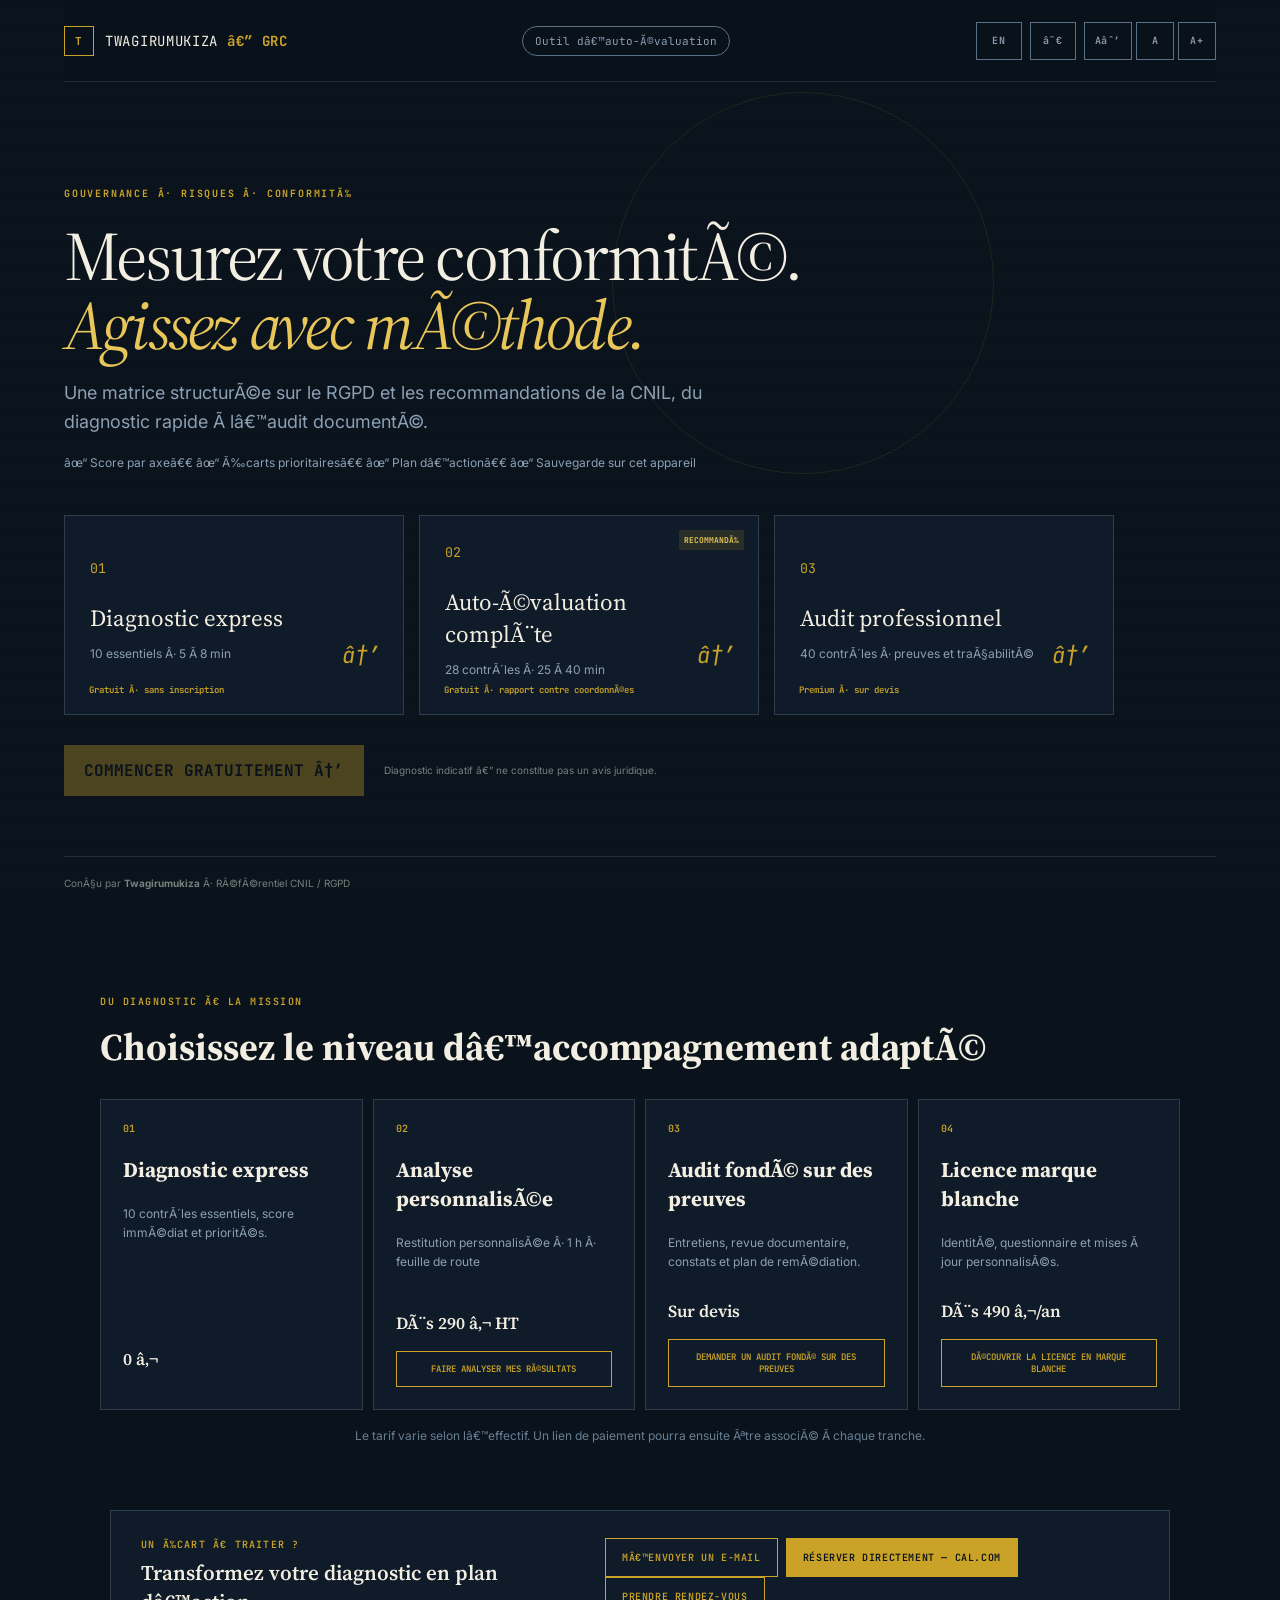
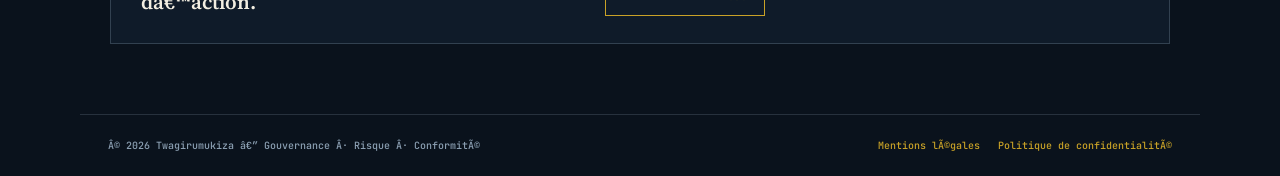
==== commit 8bfc84e7: "Rename v_index.html to index.html" ====
--- a/index.html
+++ b/index.html
@@ -35,46 +35,6 @@
   <!-- enregistrer automatiquement les formulaires dans Supabase. -->
   <script src="integration.js"></script>
   
-  <!-- Cal.com — réservation directe via clic sur un élément -->
-  <script type="text/javascript">
-    (function (C, A, L) {
-      let p = function (a, ar) { a.q.push(ar); };
-      let d = C.document;
-      C.Cal = C.Cal || function () {
-        let cal = C.Cal;
-        let ar = arguments;
-        if (!cal.loaded) {
-          cal.ns = {};
-          cal.q = cal.q || [];
-          d.head.appendChild(d.createElement("script")).src = A;
-          cal.loaded = true;
-        }
-        if (ar[0] === L) {
-          const api = function () { p(api, arguments); };
-          const namespace = ar[1];
-          api.q = api.q || [];
-          if (typeof namespace === "string") {
-            cal.ns[namespace] = cal.ns[namespace] || api;
-            p(cal.ns[namespace], ar);
-            p(cal, ["initNamespace", namespace]);
-          } else {
-            p(cal, ar);
-          }
-          return;
-        }
-        p(cal, ar);
-      };
-    })(window, "https://app.cal.com/embed/embed.js", "init");
-
-    Cal("init", "30min", { origin: "https://app.cal.com" });
-    Cal.config = Cal.config || {};
-    Cal.config.forwardQueryParams = true;
-    Cal.ns["30min"]("ui", {
-      hideEventTypeDetails: false,
-      layout: "month_view"
-    });
-  </script>
-
   <!-- Moteur principal de la matrice -->
   <script src="app.js"></script>
 </body>
--- a/style.css
+++ b/style.css
@@ -3,7 +3,7 @@
 
 /* V2 — Charte Twagirumukiza */
 :root{--ink:#f2eee1;--green:#c9a227;--paper:#0a121c;--line:rgba(140,160,179,.22);--muted:#8ca0b3;--red:#a6392b;--amber:#e8c65a}body{background:#0a121c;color:#8ca0b3;font-family:'Inter',sans-serif}body:before{content:"";position:fixed;inset:0;pointer-events:none;background-image:repeating-linear-gradient(0deg,rgba(255,255,255,.012) 0,rgba(255,255,255,.012) 1px,transparent 1px,transparent 3px)}h1,h2,h3,.hero h1,.modeGrid h2,.head h1,.q h3,.report h2{font-family:'Source Serif 4',serif;color:#f2eee1}.landing{background:#0a121c}.landing nav,.app header{border-color:rgba(140,160,179,.18);background:rgba(10,18,28,.88);backdrop-filter:blur(9px)}.logo{font-family:'JetBrains Mono',monospace;color:#f2eee1;letter-spacing:.05em}.logo>b{width:30px;height:30px;background:transparent;border:1px solid #c9a227;color:#c9a227;font:700 11px 'JetBrains Mono',monospace}.logo strong{color:#c9a227}.tag{border-color:#5c7086;color:#8ca0b3;font-family:'JetBrains Mono',monospace}.hero{position:relative;padding-top:11vh}.hero:after{content:"";position:absolute;right:-80px;top:10px;width:380px;height:380px;border:1px solid rgba(201,162,39,.12);border-radius:50%;z-index:0}.hero>*{position:relative;z-index:1}.hero>b,.head>div>small,.report small{font-family:'JetBrains Mono',monospace;color:#c9a227}.hero h1{font-size:clamp(42px,5.4vw,72px)}.hero h1 em{color:#e8c65a}.hero p,.trust{color:#8ca0b3}.modeGrid>button{background:#0f1b29;border-color:rgba(140,160,179,.25);color:#8ca0b3}.modeGrid>button:hover,.modeGrid>.selected{border-color:#c9a227;box-shadow:0 14px 35px rgba(0,0,0,.35)}.modeGrid h2{color:#f2eee1}.modeGrid i,.modeGrid small{color:#c9a227;font-family:'JetBrains Mono',monospace}.modeGrid button>b{background:rgba(201,162,39,.14);color:#e8c65a;font-family:'JetBrains Mono',monospace}.start button,.report button{background:#c9a227;color:#0a121c;font-family:'JetBrains Mono',monospace;font-weight:700;text-transform:uppercase}.app{background:#0a121c}.app header button{background:transparent;border-color:#5c7086;color:#8ca0b3;font-family:'JetBrains Mono',monospace}.shell aside{background:#0f1b29;border-color:rgba(140,160,179,.2)}.score>div{background:conic-gradient(#c9a227 var(--p),#223a56 0)}.score>div:before{background:#0f1b29}.score>div span{color:#f2eee1}.good{color:#79b89e!important}.warn{color:#e8c65a!important}.bad{color:#d17265!important}progress{accent-color:#c9a227}aside nav button{color:#8ca0b3;border-color:rgba(140,160,179,.16)}aside nav .on{background:#172940;color:#e8c65a;box-shadow:inset 3px 0 #c9a227}.back,.q a,.legal a,summary{color:#c9a227}.content{background:#0a121c}.head input,details textarea{background:#0f1b29;border-color:#5c7086;color:#f2eee1}.summary button,article{background:#0f1b29;border-color:rgba(140,160,179,.25);color:#8ca0b3}.summary strong{color:#f2eee1}.summary em{background:#c9a227}.q h3{color:#f2eee1}.answers button{background:#172940;border-color:#5c7086;color:#8ca0b3}.answers .good{background:rgba(35,116,95,.18)}.answers .warn{background:rgba(201,162,39,.14)}.answers .bad{background:rgba(166,57,43,.16)}details section:last-child{background:#ece6d6;color:#1b2430}details section:last-child p{color:#3a3226}.report{background:#172940;border:1px solid rgba(140,160,179,.28)}footer{border-color:rgba(140,160,179,.18)}
-.support-bar{max-width:1060px;margin:34px auto 70px;padding:27px 30px;border:1px solid rgba(140,160,179,.28);background:#0f1b29;display:flex;align-items:center;justify-content:space-between;gap:25px;position:relative;z-index:3}.support-bar>div:first-child{display:flex;flex-direction:column;gap:7px}.support-bar small,.gold-label,.calendar-title{font:600 10px 'JetBrains Mono',monospace;letter-spacing:.12em;color:#c9a227}.support-bar b{font:600 21px 'Source Serif 4',serif;color:#f2eee1}.support-bar button,.booking-submit{padding:12px 16px;border:1px solid #c9a227;font:600 10px 'JetBrains Mono',monospace;letter-spacing:.06em;text-transform:uppercase}.support-mail{background:transparent;color:#c9a227;margin-right:8px}.support-rdv,.booking-submit{background:#c9a227;color:#0a121c}.booking-modal{position:fixed;inset:0;background:rgba(3,8,13,.82);z-index:100;display:none;place-items:center;padding:18px}.booking-modal.open{display:grid}.booking-dialog{position:relative;width:min(720px,100%);max-height:92vh;overflow:auto;background:#0f1b29;border:1px solid rgba(201,162,39,.55);padding:38px;box-shadow:0 30px 90px rgba(0,0,0,.6)}.booking-dialog h2{font-size:34px;margin:10px 0}.booking-dialog>p{color:#8ca0b3;font-size:13px;line-height:1.65}.booking-close{position:absolute;right:14px;top:12px;background:transparent;border:0;color:#8ca0b3;font-size:26px}.calendar-title{margin:24px 0 10px}.calendar-grid{display:grid;grid-template-columns:repeat(4,1fr);gap:7px}.calendar-grid button,.time-grid button{background:#172940;border:1px solid #5c7086;color:#8ca0b3;padding:10px;display:flex;flex-direction:column;gap:3px}.calendar-grid button.selected,.time-grid button.selected{border-color:#c9a227;color:#e8c65a;background:rgba(201,162,39,.1)}.calendar-grid button strong{font-size:11px;text-transform:uppercase}.calendar-grid button span{font-size:11px}.time-grid{display:grid;grid-template-columns:repeat(6,1fr);gap:7px}.booking-fields{display:grid;grid-template-columns:1fr 1fr;gap:8px;margin-top:18px}.booking-fields input{background:#0a121c;border:1px solid #5c7086;color:#f2eee1;padding:12px}.booking-status{min-height:18px;font-size:11px;color:#e8c65a}.booking-submit{width:100%}.direct-mail{text-align:center;margin-top:16px;font-size:11px}.direct-mail a{color:#c9a227}@media(max-width:760px){.support-bar{margin:25px 14px 50px;align-items:flex-start;flex-direction:column}.support-bar>div:last-child{display:flex;flex-direction:column;width:100%;gap:7px}.support-mail{margin:0}.calendar-grid{grid-template-columns:repeat(2,1fr)}.time-grid{grid-template-columns:repeat(3,1fr)}.booking-fields{grid-template-columns:1fr}.booking-dialog{padding:28px 20px}}@media print{.support-bar,.booking-modal{display:none!important}}
+.support-bar{max-width:1060px;margin:34px auto 70px;padding:27px 30px;border:1px solid rgba(140,160,179,.28);background:#0f1b29;display:flex;align-items:center;justify-content:space-between;gap:25px;position:relative;z-index:3}.support-bar>div:first-child{display:flex;flex-direction:column;gap:7px}.support-bar small,.gold-label,.calendar-title{font:600 10px 'JetBrains Mono',monospace;letter-spacing:.12em;color:#c9a227}.support-bar b{font:600 21px 'Source Serif 4',serif;color:#f2eee1}.support-bar button,.booking-submit{padding:12px 16px;border:1px solid #c9a227;font:600 10px 'JetBrains Mono',monospace;letter-spacing:.06em;text-transform:uppercase}.support-mail{background:transparent;color:#c9a227;margin-right:8px}.support-cal{background:#c9a227;color:#0a121c;margin-right:8px}.support-rdv,.booking-submit{background:transparent;color:#c9a227}.booking-modal{position:fixed;inset:0;background:rgba(3,8,13,.82);z-index:100;display:none;place-items:center;padding:18px}.booking-modal.open{display:grid}.booking-dialog{position:relative;width:min(720px,100%);max-height:92vh;overflow:auto;background:#0f1b29;border:1px solid rgba(201,162,39,.55);padding:38px;box-shadow:0 30px 90px rgba(0,0,0,.6)}.booking-dialog h2{font-size:34px;margin:10px 0}.booking-dialog>p{color:#8ca0b3;font-size:13px;line-height:1.65}.booking-close{position:absolute;right:14px;top:12px;background:transparent;border:0;color:#8ca0b3;font-size:26px}.calendar-title{margin:24px 0 10px}.calendar-grid{display:grid;grid-template-columns:repeat(4,1fr);gap:7px}.calendar-grid button,.time-grid button{background:#172940;border:1px solid #5c7086;color:#8ca0b3;padding:10px;display:flex;flex-direction:column;gap:3px}.calendar-grid button.selected,.time-grid button.selected{border-color:#c9a227;color:#e8c65a;background:rgba(201,162,39,.1)}.calendar-grid button strong{font-size:11px;text-transform:uppercase}.calendar-grid button span{font-size:11px}.time-grid{display:grid;grid-template-columns:repeat(6,1fr);gap:7px}.booking-fields{display:grid;grid-template-columns:1fr 1fr;gap:8px;margin-top:18px}.booking-fields input{background:#0a121c;border:1px solid #5c7086;color:#f2eee1;padding:12px}.booking-status{min-height:18px;font-size:11px;color:#e8c65a}.booking-submit{width:100%}.direct-mail{text-align:center;margin-top:16px;font-size:11px}.direct-mail a{color:#c9a227}@media(max-width:760px){.support-bar{margin:25px 14px 50px;align-items:flex-start;flex-direction:column}.support-bar>div:last-child{display:flex;flex-direction:column;width:100%;gap:7px}.support-mail,.support-cal{margin:0}.calendar-grid{grid-template-columns:repeat(2,1fr)}.time-grid{grid-template-columns:repeat(3,1fr)}.booking-fields{grid-template-columns:1fr}.booking-dialog{padding:28px 20px}}@media print{.support-bar,.booking-modal{display:none!important}}
 
 /* V3 — langue, thème et accessibilité typographique */
 :root{--font-scale:1}body{font-size:calc(16px * var(--font-scale))}.hero p{font-size:calc(18px * var(--font-scale))}.q h3{font-size:calc(17px * var(--font-scale))}.q small,.answers button,aside nav button,details p,.legal{font-size:calc(1em * var(--font-scale))}.utility-tools{display:flex;align-items:center;gap:8px;margin-left:auto}.utility-tools>button,.font-tools button{height:38px;min-width:46px;padding:0 10px;border:1px solid #5c7086!important;background:transparent!important;color:#8ca0b3!important;font:600 10px 'JetBrains Mono',monospace!important;letter-spacing:.06em}.utility-tools button:hover{border-color:#c9a227!important;color:#c9a227!important}.font-tools{display:flex;gap:4px}.font-tools button{min-width:38px}.landing nav>.tag{margin-left:auto;margin-right:12px}.app header>div:not(.logo):not(.utility-tools){display:flex}.app header .utility-tools{margin-left:12px}
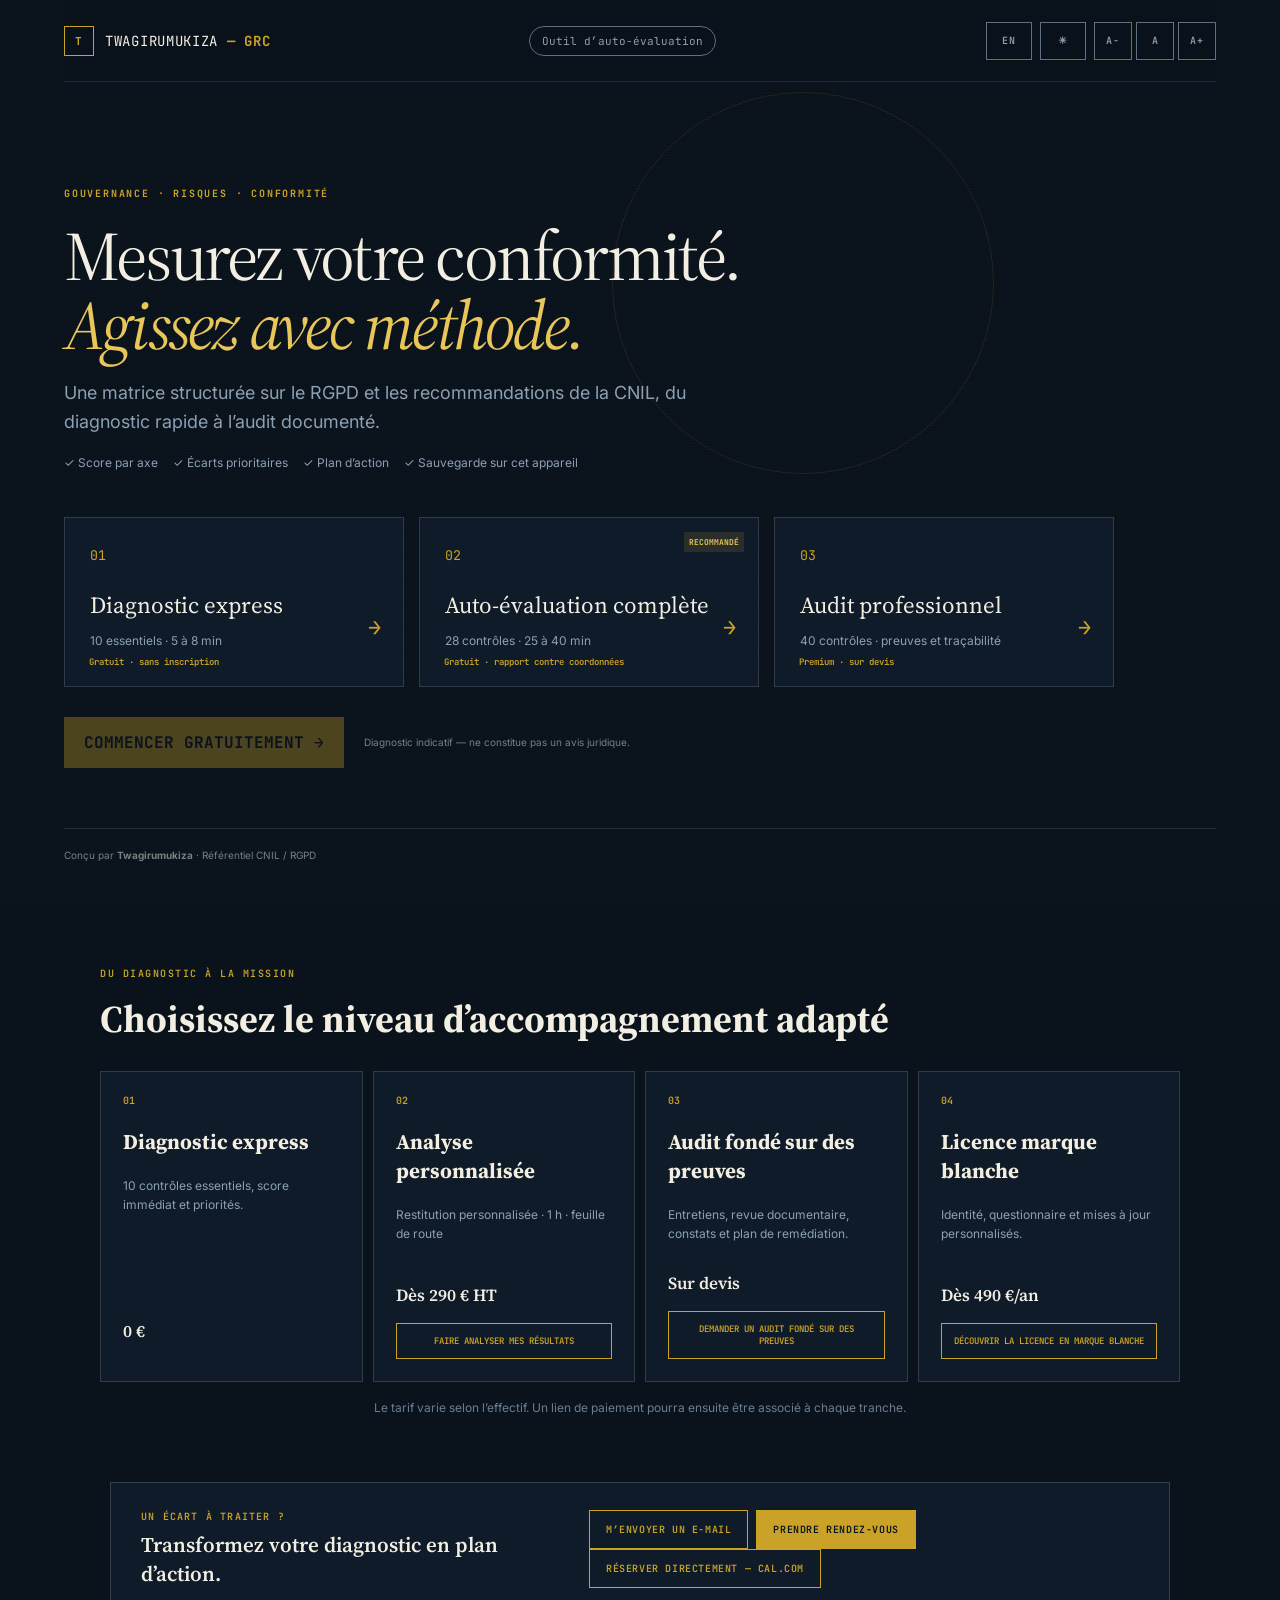
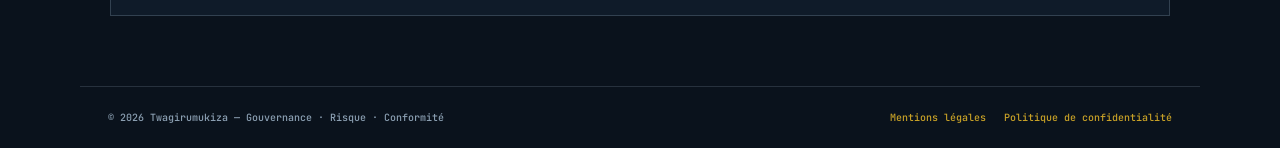
==== commit 12137264: "Add files via upload" ====
--- a/index.html
+++ b/index.html
@@ -34,7 +34,16 @@
   
   <!-- enregistrer automatiquement les formulaires dans Supabase. -->
   <script src="integration.js"></script>
-  
+
+  <!-- Cal.com — element-click embed (bouton "Réserver directement") -->
+  <script type="text/javascript">
+    (function (C, A, L) { let p = function (a, ar) { a.q.push(ar); }; let d = C.document; C.Cal = C.Cal || function () { let cal = C.Cal; let ar = arguments; if (!cal.loaded) { cal.ns = {}; cal.q = cal.q || []; d.head.appendChild(d.createElement("script")).src = A; cal.loaded = true; } if (ar[0] === L) { const api = function () { p(api, arguments); }; const namespace = ar[1]; api.q = api.q || []; if(typeof namespace === "string"){cal.ns[namespace] = cal.ns[namespace] || api;p(cal.ns[namespace], ar);p(cal, ["initNamespace", namespace]);} else p(cal, ar); return;} p(cal, ar); }; })(window, "https://app.cal.com/embed/embed.js", "init");
+    Cal("init", "30min", {origin:"https://app.cal.com"});
+    Cal.config = Cal.config || {};
+    Cal.config.forwardQueryParams = true;
+    Cal.ns["30min"]("ui", {"hideEventTypeDetails":false,"layout":"month_view"});
+  </script>
+
   <!-- Moteur principal de la matrice -->
   <script src="app.js"></script>
 </body>
--- a/style.css
+++ b/style.css
@@ -3,7 +3,7 @@
 
 /* V2 — Charte Twagirumukiza */
 :root{--ink:#f2eee1;--green:#c9a227;--paper:#0a121c;--line:rgba(140,160,179,.22);--muted:#8ca0b3;--red:#a6392b;--amber:#e8c65a}body{background:#0a121c;color:#8ca0b3;font-family:'Inter',sans-serif}body:before{content:"";position:fixed;inset:0;pointer-events:none;background-image:repeating-linear-gradient(0deg,rgba(255,255,255,.012) 0,rgba(255,255,255,.012) 1px,transparent 1px,transparent 3px)}h1,h2,h3,.hero h1,.modeGrid h2,.head h1,.q h3,.report h2{font-family:'Source Serif 4',serif;color:#f2eee1}.landing{background:#0a121c}.landing nav,.app header{border-color:rgba(140,160,179,.18);background:rgba(10,18,28,.88);backdrop-filter:blur(9px)}.logo{font-family:'JetBrains Mono',monospace;color:#f2eee1;letter-spacing:.05em}.logo>b{width:30px;height:30px;background:transparent;border:1px solid #c9a227;color:#c9a227;font:700 11px 'JetBrains Mono',monospace}.logo strong{color:#c9a227}.tag{border-color:#5c7086;color:#8ca0b3;font-family:'JetBrains Mono',monospace}.hero{position:relative;padding-top:11vh}.hero:after{content:"";position:absolute;right:-80px;top:10px;width:380px;height:380px;border:1px solid rgba(201,162,39,.12);border-radius:50%;z-index:0}.hero>*{position:relative;z-index:1}.hero>b,.head>div>small,.report small{font-family:'JetBrains Mono',monospace;color:#c9a227}.hero h1{font-size:clamp(42px,5.4vw,72px)}.hero h1 em{color:#e8c65a}.hero p,.trust{color:#8ca0b3}.modeGrid>button{background:#0f1b29;border-color:rgba(140,160,179,.25);color:#8ca0b3}.modeGrid>button:hover,.modeGrid>.selected{border-color:#c9a227;box-shadow:0 14px 35px rgba(0,0,0,.35)}.modeGrid h2{color:#f2eee1}.modeGrid i,.modeGrid small{color:#c9a227;font-family:'JetBrains Mono',monospace}.modeGrid button>b{background:rgba(201,162,39,.14);color:#e8c65a;font-family:'JetBrains Mono',monospace}.start button,.report button{background:#c9a227;color:#0a121c;font-family:'JetBrains Mono',monospace;font-weight:700;text-transform:uppercase}.app{background:#0a121c}.app header button{background:transparent;border-color:#5c7086;color:#8ca0b3;font-family:'JetBrains Mono',monospace}.shell aside{background:#0f1b29;border-color:rgba(140,160,179,.2)}.score>div{background:conic-gradient(#c9a227 var(--p),#223a56 0)}.score>div:before{background:#0f1b29}.score>div span{color:#f2eee1}.good{color:#79b89e!important}.warn{color:#e8c65a!important}.bad{color:#d17265!important}progress{accent-color:#c9a227}aside nav button{color:#8ca0b3;border-color:rgba(140,160,179,.16)}aside nav .on{background:#172940;color:#e8c65a;box-shadow:inset 3px 0 #c9a227}.back,.q a,.legal a,summary{color:#c9a227}.content{background:#0a121c}.head input,details textarea{background:#0f1b29;border-color:#5c7086;color:#f2eee1}.summary button,article{background:#0f1b29;border-color:rgba(140,160,179,.25);color:#8ca0b3}.summary strong{color:#f2eee1}.summary em{background:#c9a227}.q h3{color:#f2eee1}.answers button{background:#172940;border-color:#5c7086;color:#8ca0b3}.answers .good{background:rgba(35,116,95,.18)}.answers .warn{background:rgba(201,162,39,.14)}.answers .bad{background:rgba(166,57,43,.16)}details section:last-child{background:#ece6d6;color:#1b2430}details section:last-child p{color:#3a3226}.report{background:#172940;border:1px solid rgba(140,160,179,.28)}footer{border-color:rgba(140,160,179,.18)}
-.support-bar{max-width:1060px;margin:34px auto 70px;padding:27px 30px;border:1px solid rgba(140,160,179,.28);background:#0f1b29;display:flex;align-items:center;justify-content:space-between;gap:25px;position:relative;z-index:3}.support-bar>div:first-child{display:flex;flex-direction:column;gap:7px}.support-bar small,.gold-label,.calendar-title{font:600 10px 'JetBrains Mono',monospace;letter-spacing:.12em;color:#c9a227}.support-bar b{font:600 21px 'Source Serif 4',serif;color:#f2eee1}.support-bar button,.booking-submit{padding:12px 16px;border:1px solid #c9a227;font:600 10px 'JetBrains Mono',monospace;letter-spacing:.06em;text-transform:uppercase}.support-mail{background:transparent;color:#c9a227;margin-right:8px}.support-cal{background:#c9a227;color:#0a121c;margin-right:8px}.support-rdv,.booking-submit{background:transparent;color:#c9a227}.booking-modal{position:fixed;inset:0;background:rgba(3,8,13,.82);z-index:100;display:none;place-items:center;padding:18px}.booking-modal.open{display:grid}.booking-dialog{position:relative;width:min(720px,100%);max-height:92vh;overflow:auto;background:#0f1b29;border:1px solid rgba(201,162,39,.55);padding:38px;box-shadow:0 30px 90px rgba(0,0,0,.6)}.booking-dialog h2{font-size:34px;margin:10px 0}.booking-dialog>p{color:#8ca0b3;font-size:13px;line-height:1.65}.booking-close{position:absolute;right:14px;top:12px;background:transparent;border:0;color:#8ca0b3;font-size:26px}.calendar-title{margin:24px 0 10px}.calendar-grid{display:grid;grid-template-columns:repeat(4,1fr);gap:7px}.calendar-grid button,.time-grid button{background:#172940;border:1px solid #5c7086;color:#8ca0b3;padding:10px;display:flex;flex-direction:column;gap:3px}.calendar-grid button.selected,.time-grid button.selected{border-color:#c9a227;color:#e8c65a;background:rgba(201,162,39,.1)}.calendar-grid button strong{font-size:11px;text-transform:uppercase}.calendar-grid button span{font-size:11px}.time-grid{display:grid;grid-template-columns:repeat(6,1fr);gap:7px}.booking-fields{display:grid;grid-template-columns:1fr 1fr;gap:8px;margin-top:18px}.booking-fields input{background:#0a121c;border:1px solid #5c7086;color:#f2eee1;padding:12px}.booking-status{min-height:18px;font-size:11px;color:#e8c65a}.booking-submit{width:100%}.direct-mail{text-align:center;margin-top:16px;font-size:11px}.direct-mail a{color:#c9a227}@media(max-width:760px){.support-bar{margin:25px 14px 50px;align-items:flex-start;flex-direction:column}.support-bar>div:last-child{display:flex;flex-direction:column;width:100%;gap:7px}.support-mail,.support-cal{margin:0}.calendar-grid{grid-template-columns:repeat(2,1fr)}.time-grid{grid-template-columns:repeat(3,1fr)}.booking-fields{grid-template-columns:1fr}.booking-dialog{padding:28px 20px}}@media print{.support-bar,.booking-modal{display:none!important}}
+.support-bar{max-width:1060px;margin:34px auto 70px;padding:27px 30px;border:1px solid rgba(140,160,179,.28);background:#0f1b29;display:flex;align-items:center;justify-content:space-between;gap:25px;position:relative;z-index:3}.support-bar>div:first-child{display:flex;flex-direction:column;gap:7px}.support-bar small,.gold-label,.calendar-title{font:600 10px 'JetBrains Mono',monospace;letter-spacing:.12em;color:#c9a227}.support-bar b{font:600 21px 'Source Serif 4',serif;color:#f2eee1}.support-bar button,.booking-submit{padding:12px 16px;border:1px solid #c9a227;font:600 10px 'JetBrains Mono',monospace;letter-spacing:.06em;text-transform:uppercase}.support-mail,.support-calcom{background:transparent;color:#c9a227;margin-right:8px}.support-rdv,.booking-submit{background:#c9a227;color:#0a121c}.support-rdv{margin-right:8px}.booking-modal{position:fixed;inset:0;background:rgba(3,8,13,.82);z-index:100;display:none;place-items:center;padding:18px}.booking-modal.open{display:grid}.booking-dialog{position:relative;width:min(720px,100%);max-height:92vh;overflow:auto;background:#0f1b29;border:1px solid rgba(201,162,39,.55);padding:38px;box-shadow:0 30px 90px rgba(0,0,0,.6)}.booking-dialog h2{font-size:34px;margin:10px 0}.booking-dialog>p{color:#8ca0b3;font-size:13px;line-height:1.65}.booking-close{position:absolute;right:14px;top:12px;background:transparent;border:0;color:#8ca0b3;font-size:26px}.calendar-title{margin:24px 0 10px}.calendar-grid{display:grid;grid-template-columns:repeat(4,1fr);gap:7px}.calendar-grid button,.time-grid button{background:#172940;border:1px solid #5c7086;color:#8ca0b3;padding:10px;display:flex;flex-direction:column;gap:3px}.calendar-grid button.selected,.time-grid button.selected{border-color:#c9a227;color:#e8c65a;background:rgba(201,162,39,.1)}.calendar-grid button strong{font-size:11px;text-transform:uppercase}.calendar-grid button span{font-size:11px}.time-grid{display:grid;grid-template-columns:repeat(6,1fr);gap:7px}.booking-fields{display:grid;grid-template-columns:1fr 1fr;gap:8px;margin-top:18px}.booking-fields input{background:#0a121c;border:1px solid #5c7086;color:#f2eee1;padding:12px}.booking-status{min-height:18px;font-size:11px;color:#e8c65a}.booking-submit{width:100%}.direct-mail{text-align:center;margin-top:16px;font-size:11px}.direct-mail a{color:#c9a227}@media(max-width:760px){.support-bar{margin:25px 14px 50px;align-items:flex-start;flex-direction:column}.support-bar>div:last-child{display:flex;flex-direction:column;width:100%;gap:7px}.support-mail,.support-rdv,.support-calcom{margin:0}.calendar-grid{grid-template-columns:repeat(2,1fr)}.time-grid{grid-template-columns:repeat(3,1fr)}.booking-fields{grid-template-columns:1fr}.booking-dialog{padding:28px 20px}}@media print{.support-bar,.booking-modal{display:none!important}}
 
 /* V3 — langue, thème et accessibilité typographique */
 :root{--font-scale:1}body{font-size:calc(16px * var(--font-scale))}.hero p{font-size:calc(18px * var(--font-scale))}.q h3{font-size:calc(17px * var(--font-scale))}.q small,.answers button,aside nav button,details p,.legal{font-size:calc(1em * var(--font-scale))}.utility-tools{display:flex;align-items:center;gap:8px;margin-left:auto}.utility-tools>button,.font-tools button{height:38px;min-width:46px;padding:0 10px;border:1px solid #5c7086!important;background:transparent!important;color:#8ca0b3!important;font:600 10px 'JetBrains Mono',monospace!important;letter-spacing:.06em}.utility-tools button:hover{border-color:#c9a227!important;color:#c9a227!important}.font-tools{display:flex;gap:4px}.font-tools button{min-width:38px}.landing nav>.tag{margin-left:auto;margin-right:12px}.app header>div:not(.logo):not(.utility-tools){display:flex}.app header .utility-tools{margin-left:12px}
